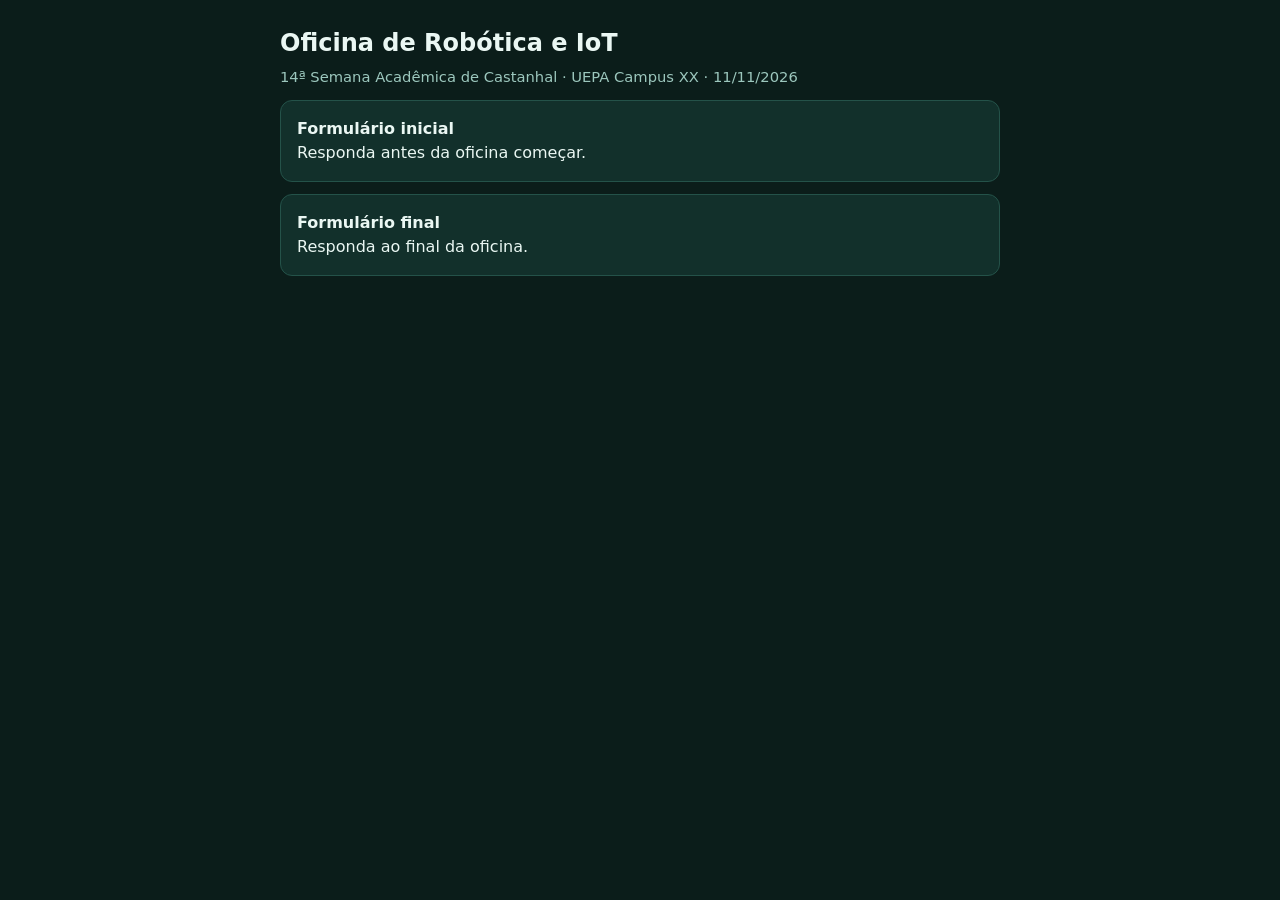
==== docs/index.html @ fd0476c8 "Adiciona formulários inicial e final (GitHub Pages) e script de análise" ====
<!doctype html><html lang="pt-BR"><head><meta charset="utf-8"><meta name="viewport" content="width=device-width,initial-scale=1">
<title>Oficina de Robótica e IoT — Formulários</title><link rel="stylesheet" href="style.css"></head>
<body><main class="home"><h1>Oficina de Robótica e IoT</h1>
<p class="sub">14ª Semana Acadêmica de Castanhal · UEPA Campus XX · 11/11/2026</p>
<a href="pre.html"><strong>Formulário inicial</strong><br>Responda antes da oficina começar.</a>
<a href="pos.html"><strong>Formulário final</strong><br>Responda ao final da oficina.</a></main></body></html>
---- docs/style.css ----
:root{--bg:#0b1d1a;--card:#12302b;--ink:#eaf7f3;--mut:#9cc7bd;--acc:#3ddc97;--line:#245249}
*{box-sizing:border-box}body{margin:0;background:var(--bg);color:var(--ink);font:16px/1.5 system-ui,Segoe UI,sans-serif;padding:20px}
main{max-width:720px;margin:0 auto}h1{font-size:1.5rem;margin:.2em 0}h2{font-size:1.1rem;color:var(--acc);margin:0 0 .6em}
.sub,.desc,.help{color:var(--mut);margin:.2em 0 .8em;font-size:.92rem}
.card{background:var(--card);border:1px solid var(--line);border-radius:12px;padding:18px;margin:16px 0}
legend{color:var(--acc);font-weight:600;padding:0 6px}.q{margin:16px 0}.lbl,label{display:block}
.opt{padding:6px 0;cursor:pointer}.chk{cursor:pointer}
input[type=text],textarea{width:100%;background:#0b1d1a;color:var(--ink);border:1px solid var(--line);border-radius:8px;padding:10px;font:inherit}
input:focus,textarea:focus,button:focus-visible{outline:2px solid var(--acc);outline-offset:2px}
.scale{display:flex;gap:8px;flex-wrap:wrap;margin-top:6px}.scale label{cursor:pointer}
.scale input{position:absolute;opacity:0}.scale span{display:grid;place-items:center;min-width:44px;height:44px;border:1px solid var(--line);border-radius:8px}
.scale input:checked+span{background:var(--acc);color:#04201a;font-weight:700}.scale input:focus-visible+span{outline:2px solid var(--acc)}
.nps span{min-width:40px;height:40px}
button{background:var(--acc);color:#04201a;border:0;border-radius:10px;padding:12px 22px;font:inherit;font-weight:700;cursor:pointer}
button:disabled{opacity:.6}.home a{display:block;margin:12px 0;padding:16px;border:1px solid var(--line);border-radius:12px;color:var(--ink);text-decoration:none;background:var(--card)}
.home a:hover{border-color:var(--acc)}
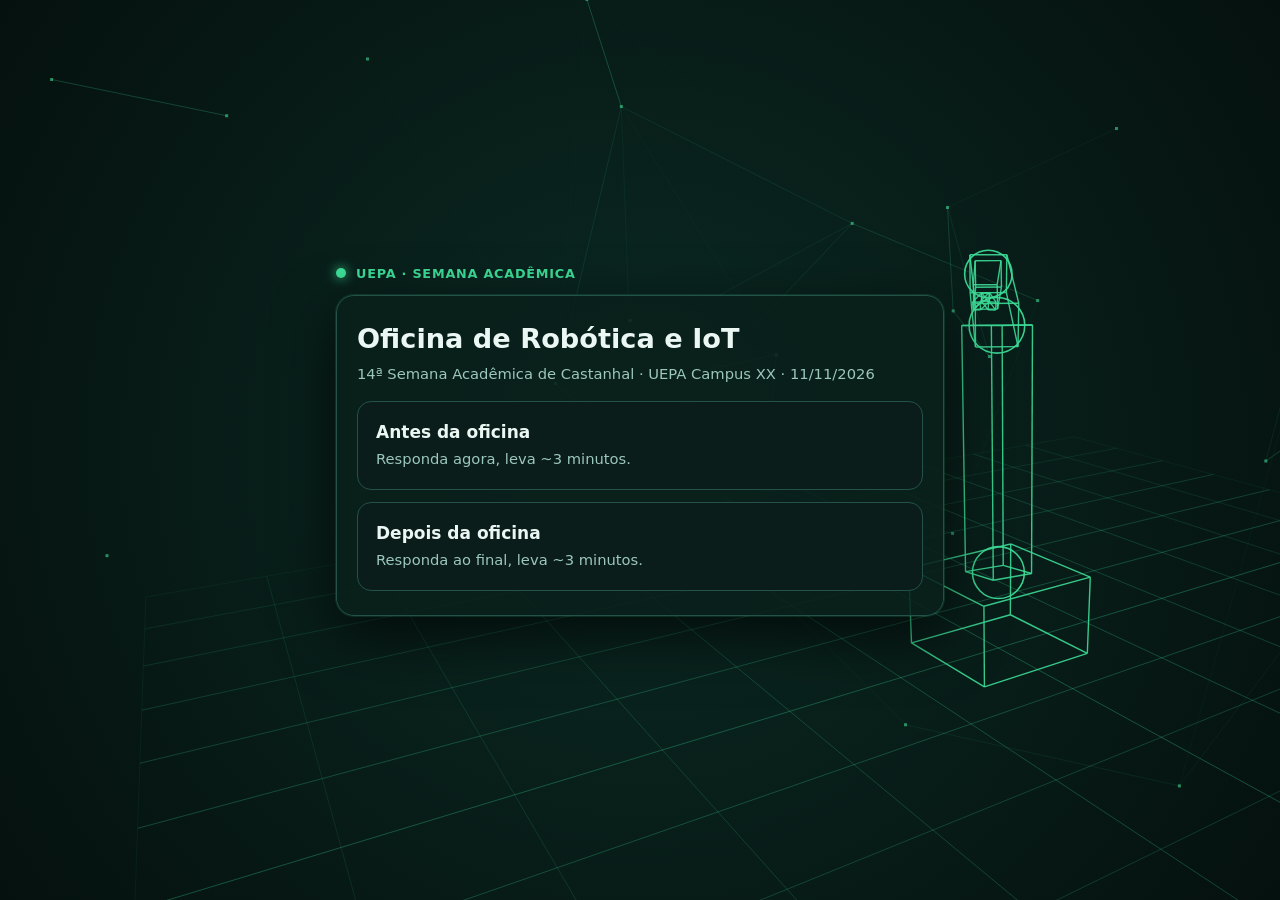
==== commit 52c68c5a: "Formulários simplificados (uma pergunta por tela) com fundo 3D de robótica" ====
--- a/docs/index.html
+++ b/docs/index.html
@@ -1,6 +1,9 @@
 <!doctype html><html lang="pt-BR"><head><meta charset="utf-8"><meta name="viewport" content="width=device-width,initial-scale=1">
 <title>Oficina de Robótica e IoT — Formulários</title><link rel="stylesheet" href="style.css"></head>
-<body><main class="home"><h1>Oficina de Robótica e IoT</h1>
+<body><canvas id="bg" aria-hidden="true"></canvas><main>
+<div class="brand"><i></i>UEPA · Semana Acadêmica</div>
+<div class="panel"><h1>Oficina de Robótica e IoT</h1>
 <p class="sub">14ª Semana Acadêmica de Castanhal · UEPA Campus XX · 11/11/2026</p>
-<a href="pre.html"><strong>Formulário inicial</strong><br>Responda antes da oficina começar.</a>
-<a href="pos.html"><strong>Formulário final</strong><br>Responda ao final da oficina.</a></main></body></html>
+<div class="home"><a href="pre.html"><strong>Antes da oficina</strong><br><span class="sub">Responda agora, leva ~3 minutos.</span></a>
+<a href="pos.html"><strong>Depois da oficina</strong><br><span class="sub">Responda ao final, leva ~3 minutos.</span></a></div></div></main>
+<script src="bg.js"></script></body></html>
--- a/docs/style.css
+++ b/docs/style.css
@@ -1,16 +1,42 @@
-:root{--bg:#0b1d1a;--card:#12302b;--ink:#eaf7f3;--mut:#9cc7bd;--acc:#3ddc97;--line:#245249}
-*{box-sizing:border-box}body{margin:0;background:var(--bg);color:var(--ink);font:16px/1.5 system-ui,Segoe UI,sans-serif;padding:20px}
-main{max-width:720px;margin:0 auto}h1{font-size:1.5rem;margin:.2em 0}h2{font-size:1.1rem;color:var(--acc);margin:0 0 .6em}
-.sub,.desc,.help{color:var(--mut);margin:.2em 0 .8em;font-size:.92rem}
-.card{background:var(--card);border:1px solid var(--line);border-radius:12px;padding:18px;margin:16px 0}
-legend{color:var(--acc);font-weight:600;padding:0 6px}.q{margin:16px 0}.lbl,label{display:block}
-.opt{padding:6px 0;cursor:pointer}.chk{cursor:pointer}
-input[type=text],textarea{width:100%;background:#0b1d1a;color:var(--ink);border:1px solid var(--line);border-radius:8px;padding:10px;font:inherit}
-input:focus,textarea:focus,button:focus-visible{outline:2px solid var(--acc);outline-offset:2px}
-.scale{display:flex;gap:8px;flex-wrap:wrap;margin-top:6px}.scale label{cursor:pointer}
-.scale input{position:absolute;opacity:0}.scale span{display:grid;place-items:center;min-width:44px;height:44px;border:1px solid var(--line);border-radius:8px}
-.scale input:checked+span{background:var(--acc);color:#04201a;font-weight:700}.scale input:focus-visible+span{outline:2px solid var(--acc)}
-.nps span{min-width:40px;height:40px}
-button{background:var(--acc);color:#04201a;border:0;border-radius:10px;padding:12px 22px;font:inherit;font-weight:700;cursor:pointer}
-button:disabled{opacity:.6}.home a{display:block;margin:12px 0;padding:16px;border:1px solid var(--line);border-radius:12px;color:var(--ink);text-decoration:none;background:var(--card)}
+:root{--bg:#050d0b;--panel:#0a1f1bde;--ink:#eaf7f3;--mut:#9cc7bd;--acc:#3ddc97;--line:#245249}
+*{box-sizing:border-box}
+html,body{height:100%}
+body{margin:0;background:var(--bg);color:var(--ink);font:17px/1.5 system-ui,Segoe UI,sans-serif;overflow-x:hidden}
+#bg{position:fixed;inset:0;width:100%;height:100%;z-index:0;display:block}
+main{position:relative;z-index:1;max-width:640px;margin:0 auto;min-height:100%;padding:20px 16px 40px;display:flex;flex-direction:column;justify-content:center}
+.brand{display:flex;align-items:center;gap:10px;color:var(--acc);font-weight:700;letter-spacing:.06em;font-size:.8rem;text-transform:uppercase;margin-bottom:12px}
+.brand i{width:10px;height:10px;border-radius:50%;background:var(--acc);box-shadow:0 0 12px var(--acc)}
+.panel{background:var(--panel);border:1px solid var(--line);border-radius:18px;padding:24px 20px;box-shadow:0 0 0 1px #3ddc9722,0 20px 60px #000a}
+h1{font-size:1.7rem;line-height:1.2;margin:.1em 0 .3em}
+h2{font-size:1.35rem;line-height:1.3;margin:.2em 0 .5em}
+.sub,.hint,.help{color:var(--mut);font-size:.92rem;margin:.2em 0 1em}
+.tag{display:inline-block;color:var(--acc);font-size:.78rem;font-weight:700;text-transform:uppercase;letter-spacing:.08em}
+.bar{height:6px;background:#12302b;border-radius:6px;overflow:hidden;margin:0 0 6px}
+.bar b{display:block;height:100%;width:0;background:var(--acc);box-shadow:0 0 10px var(--acc);transition:width .35s ease}
+.count{color:var(--mut);font-size:.8rem;margin-bottom:14px}
+.opts{display:grid;gap:10px;margin-top:8px}
+.opt{display:block;position:relative}
+.opt input{position:absolute;opacity:0}
+.opt span{display:block;padding:14px 16px;border:1px solid var(--line);border-radius:12px;background:#0b1d1a;cursor:pointer;transition:border-color .15s,background .15s,transform .15s}
+.opt span:hover{border-color:var(--acc)}
+.opt input:checked+span{background:var(--acc);color:#04201a;font-weight:700;border-color:var(--acc)}
+.opt input:focus-visible+span{outline:2px solid #fff;outline-offset:2px}
+.row{margin:18px 0}.row p{margin:0 0 8px}
+.scale{display:grid;grid-template-columns:repeat(5,1fr);gap:8px}
+.scale .opt span{padding:12px 0;text-align:center}
+.ends{display:flex;justify-content:space-between;color:var(--mut);font-size:.75rem;margin-top:4px}
+input[type=text],textarea{width:100%;background:#0b1d1a;color:var(--ink);border:1px solid var(--line);border-radius:12px;padding:14px;font:inherit;text-transform:none}
+input[type=text]{text-transform:uppercase;letter-spacing:.15em;font-size:1.3rem;text-align:center}
+input:focus,textarea:focus{outline:2px solid var(--acc);outline-offset:2px}
+.err{color:#ffb4a8;font-size:.9rem;min-height:1.3em;margin:6px 0 0}
+.nav{display:flex;gap:10px;margin-top:20px}
+button,.btn{font:inherit;border:0;border-radius:12px;padding:14px 22px;font-weight:700;cursor:pointer;background:var(--acc);color:#04201a;text-decoration:none;text-align:center}
+button.ghost{background:transparent;color:var(--mut);border:1px solid var(--line)}
+button.go{flex:1}button:disabled{opacity:.4;cursor:not-allowed}
+button:focus-visible,.btn:focus-visible{outline:2px solid #fff;outline-offset:2px}
+.home{display:grid;gap:12px;margin-top:16px}
+.home a{display:block;padding:18px;border:1px solid var(--line);border-radius:14px;background:#0b1d1a;color:var(--ink);text-decoration:none}
 .home a:hover{border-color:var(--acc)}
+.fade{animation:in .3s ease}
+@keyframes in{from{opacity:0;transform:translateY(8px)}to{opacity:1;transform:none}}
+@media (prefers-reduced-motion:reduce){.fade{animation:none}.bar b{transition:none}}
